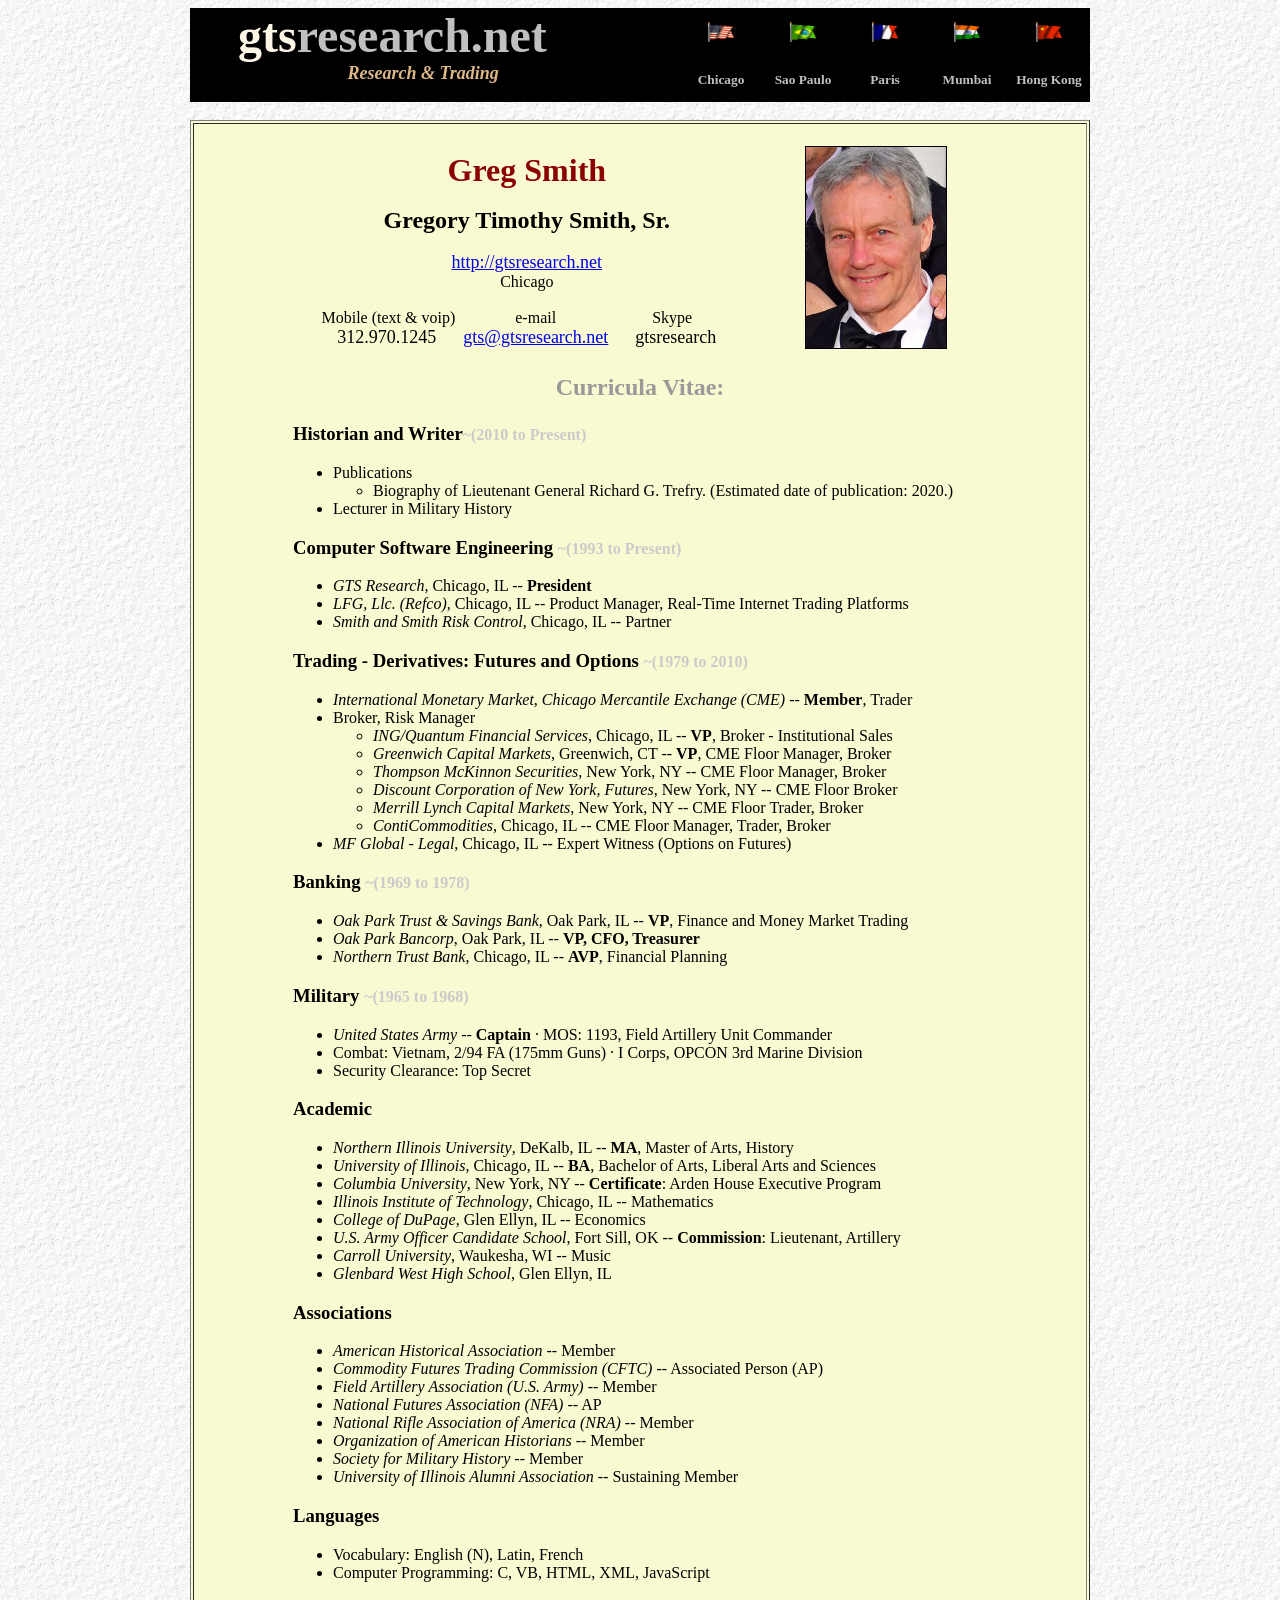
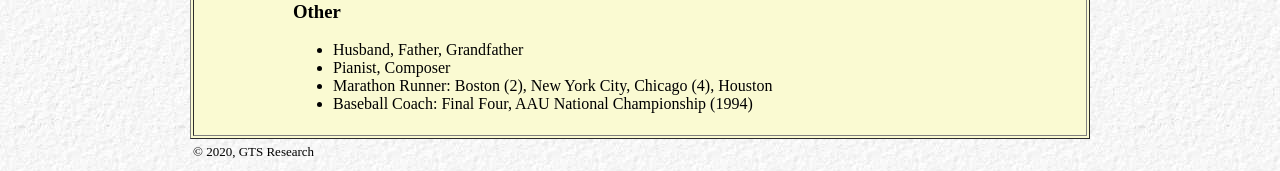
==== index.html @ be2bc8ae "initial" ====
<!DOCTYPE html>

<html>

<head>

<!-- Global site tag (gtag.js) - Google Analytics -->
<script async src="https://www.googletagmanager.com/gtag/js?id=UA-139060820-1"></script>
<script>
  window.dataLayer = window.dataLayer || [];
  function gtag(){dataLayer.push(arguments);}
  gtag('js', new Date());

  gtag('config', 'UA-139060820-1');
</script>

<title>GTS Research</title>
<link rel="icon" href="160870-200.png" type="image/png">
</head>

<!--Start of Tawk.to Script-->
<script type="text/javascript">
var Tawk_API=Tawk_API||{}, Tawk_LoadStart=new Date();
(function(){
var s1=document.createElement("script"),s0=document.getElementsByTagName("script")[0];
s1.async=true;
s1.src='https://embed.tawk.to/5e15313527773e0d832c5ff0/default';
s1.charset='UTF-8';
s1.setAttribute('crossorigin','*');
s0.parentNode.insertBefore(s1,s0);
})();
</script>
<!--End of Tawk.to Script-->

<body background="white_ro.jpg" bgproperties="fixed">

<center>

<!-- banner and menue/links -->

<table width="900" border="0" cellpadding="0" cellspacing="0">
  <tr>
    <td bgcolor="#000000">
      <table width="490" border="0" cellpadding="0" cellspacing="0">
        <tr>
          <td valign="bottom">	
            <font size="7" color="#fdf5e6">&nbsp;&nbsp;&nbsp;&nbsp;<b>gts<font color="#c0c0c0">research.net</font></b></font><br>
          </td>
        <tr>
          <td valign="top">
            <font size="4" color="#deb887">&nbsp;&nbsp;&nbsp;&nbsp;&nbsp;&nbsp;&nbsp;&nbsp;&nbsp;&nbsp;&nbsp;&nbsp;&nbsp;&nbsp;&nbsp;&nbsp;&nbsp;&nbsp;&nbsp;&nbsp;&nbsp;&nbsp;&nbsp;&nbsp;&nbsp;&nbsp;&nbsp;&nbsp;&nbsp;&nbsp;&nbsp;&nbsp;&nbsp;&nbsp;&nbsp;<i><b>Research & Trading</b></i></font>
            <br>&nbsp;
          </td>
        </tr>
      </table>       
    </td>
    <td bgcolor="#000000">
      <table width="410" border="0" cellpadding="0" cellspacing="0">
        <tr>
          <td align="center">
            <img src="flagusa.gif" height="20"><br>
            <iframe src="http://free.timeanddate.com/clock/i285nsx4/n64/fn14/fs14/fcfff/tc000/pct/ts1" frameborder="0" width="79" height="20" allowTransparency="true"></iframe><br>
            <font color="#c0c0c0"><b><small>Chicago</small></b></font>
          </td>
          <td align="center">
            <img src="flagbraz.gif" height="20"><br>
            <iframe src="http://free.timeanddate.com/clock/i285nsx4/n233/fn14/fs14/fc9f9/tc000/pct/ts1" frameborder="0" width="79" height="20" allowTransparency="true"></iframe><br>
	    <font color="#c0c0c0"><b><small>Sao Paulo</small></b></font>
          </td>
          <td align="center">
            <img src="francee_3.gif" height="20"><br>
            <iframe src="http://free.timeanddate.com/clock/i285nsx4/n195/fn14/fs14/fc09f/tc000/pct/ts1" frameborder="0" width="79" height="20" allowTransparency="true"></iframe><br>
            <font color="#c0c0c0"><b><small>Paris</small></b></font>
          </td>
          <td align="center">
            <img src="indiac.gif" height="20"><br>
            <iframe src="http://free.timeanddate.com/clock/i285nsx4/n44/fn14/fs14/fcf90/tc000/pct/ts1" frameborder="0" width="79" height="20" allowTransparency="true"></iframe><br>
	    <font color="#c0c0c0"><b><small>Mumbai</small></b></font>
          </td>
          <td align="center">
            <img src="flagchin.gif" height="20"><br>
            <iframe src="http://free.timeanddate.com/clock/i285nsx4/n102/fn14/fs14/fcf30/tc000/pct/ts1" frameborder="0" width="79" height="20" allowTransparency="true"></iframe><br>
	    <font color="#c0c0c0"><b><small>Hong Kong</small></b></font>
          </td>
        </tr>
      </table>
    </td>
  </tr>
<!--
  <tr>
    <td colspan="2" align="left" bgcolor="#fffafa">
      <font size="3"><b>&nbsp;
        <a href="http://gtsresearch.net/index.html">Home</a>&nbsp;&nbsp;|&nbsp;
        <a href="http://gtsresearch.net/itrade.html">iTrade</b><font face="arial">&trade;</font><b></a>&nbsp;&nbsp;|&nbsp;
        <a href="http://gtsresearch.net/ibnet.html">Brokers</a>&nbsp;&nbsp;|&nbsp;
        <a href="http://gtsresearch.net/modifier.html">Risk</a>&nbsp;&nbsp;|&nbsp;
        <a href="http://gtsresearch.net/quotes.html">Quotes</a>&nbsp;&nbsp;|&nbsp;
        <a href="http://gtsresearch.net/blog.html">Blog</a>&nbsp;&nbsp;
      </b></font>
    </td>
  </tr>
-->
</table>

<!-- Body after banner -->

<table width="900" bgcolor="#fafad2" border="1">
  <tr>
    <td>
      <center>
      <table width="700" height="50" valign="center" border="0">
        <tr>
          <td width="310">
            <center><br>
            <font size=6 color="#8b0000"><b>Greg Smith</b></font><br><br>
            <font size=5><b>Gregory Timothy Smith, Sr.</b></font><br><br>
            <font size=4><a href="http://gtsresearch.net" target="_blank">http://gtsresearch.net</a></font><br>Chicago<br><br>
            <font size=3>Mobile (text & voip)&nbsp;&nbsp;&nbsp;&nbsp;&nbsp;&nbsp;&nbsp;&nbsp;&nbsp;&nbsp;&nbsp;&nbsp;&nbsp;&nbsp;&nbsp;e-mail&nbsp;&nbsp;&nbsp;&nbsp;&nbsp;&nbsp;&nbsp;&nbsp;&nbsp;&nbsp;&nbsp;&nbsp;&nbsp;&nbsp;&nbsp;&nbsp;&nbsp;&nbsp;&nbsp;&nbsp;&nbsp;&nbsp;&nbsp;&nbsp;Skype&nbsp;&nbsp;&nbsp;&nbsp;&nbsp;&nbsp;&nbsp;&nbsp;&nbsp;&nbsp;</font><br>
            <font size=4>312.970.1245&nbsp;&nbsp;&nbsp;&nbsp;&nbsp;&nbsp;<a href="mailto:gts@gtsresearch.net">gts@gtsresearch.net</a>&nbsp;&nbsp;&nbsp;&nbsp;&nbsp;&nbsp;gtsresearch</font><br>
            </center>
          </td>
          <td align="center" width="180"><br>
            <img src="gts-jun2010.jpg" border="1" width="140" onmousedown="alert('Please do not remove images.');">
          </td>
        </tr>
      </table>
      <br>
      <font size=5 color="999999"><b>Curricula Vitae:</b></font><br>
      <table width="700" border="0">
        <tr>
          <td>
            <H3>Historian and Writer<font color="#cacaca" size="3">~(2010 to Present)</font></H3>
            <UL>
              <LI>Publications</li>
                <UL>
                  <LI>Biography of Lieutenant General Richard G. Trefry. (Estimated date of publication: 2020.)
                </UL> 
              <LI>Lecturer in Military History</li>
            </UL>
            <H3>Computer Software Engineering <font color="#cacaca" size="3">~(1993 to Present)</font></H3>
            <UL>
              <LI><I>GTS Research</I>, Chicago, IL -- <b>President</b></li>
              <LI><I>LFG, Llc. (Refco)</I>, Chicago, IL -- Product Manager, Real-Time Internet Trading Platforms</li>
              <LI><I>Smith and Smith Risk Control</I>, Chicago, IL -- Partner</li>
            </UL>
            <H3>Trading - Derivatives: Futures and Options <font color="#cacaca" size="3">~(1979 to 2010)</font></H3>
            <UL>
              <LI><I>International Monetary Market, Chicago Mercantile Exchange (CME)</I> -- <b>Member</b>, Trader</li>
              <li>Broker, Risk Manager</li>
              <ul>
                <LI><I>ING/Quantum Financial Services</I>, Chicago, IL -- <b>VP</b>, Broker - Institutional Sales</li>
                <LI><I>Greenwich Capital Markets</I>, Greenwich, CT -- <b>VP</b>, CME Floor Manager, Broker</li>
                <LI><I>Thompson McKinnon Securities</I>, New York, NY -- CME Floor Manager, Broker</li>
                <LI><I>Discount Corporation of New York, Futures</I>, New York, NY -- CME Floor Broker</li>
                <LI><I>Merrill Lynch Capital Markets</I>, New York, NY -- CME Floor Trader, Broker</li>
                <LI><I>ContiCommodities</I>, Chicago, IL -- CME Floor Manager, Trader, Broker</li>
              </ul>
              <LI><I>MF Global - Legal</I>, Chicago, IL -- Expert Witness (Options on Futures)</li>
            </UL>
            <H3>Banking <font color="#cacaca" size="3">~(1969 to 1978)</font></H3>
            <UL>
              <LI><I>Oak Park Trust & Savings Bank</I>, Oak Park, IL -- <b>VP</b>, Finance and Money Market Trading</li>
              <LI><I>Oak Park Bancorp</I>, Oak Park, IL -- <b>VP, CFO, Treasurer</b></li>
              <LI><I>Northern Trust Bank</I>, Chicago, IL -- <b>AVP</b>, Financial Planning</li>
            </UL>
            <H3>Military <font color="#cacaca" size="3">~(1965 to 1968)</font></H3>
            <UL>
              <LI><I>United States Army</I> -- <b>Captain</b> &middot; MOS: 1193, Field Artillery Unit Commander</li>
              <LI>Combat: Vietnam, 2/94 FA (175mm Guns) &middot; I Corps, OPCON 3rd Marine Division</li>
              <LI>Security Clearance: Top Secret</LI>
            </UL>
            <H3>Academic</H3>
            <UL>
              <LI><I>Northern Illinois University</I>, DeKalb, IL -- <b>MA</b>, Master of Arts, History</li>
              <LI><I>University of Illinois</I>, Chicago, IL  -- <b>BA</b>, Bachelor of Arts, Liberal Arts and Sciences</li>
              <LI><I>Columbia University</I>, New York, NY -- <b>Certificate</b>: Arden House Executive Program</li>
              <LI><I>Illinois Institute of Technology</I>, Chicago, IL -- Mathematics</li>
              <LI><I>College of DuPage</I>, Glen Ellyn, IL -- Economics</LI>
              <LI><I>U.S. Army Officer Candidate School</I>, Fort Sill, OK -- <b>Commission</b>: Lieutenant, Artillery</li>
              <LI><I>Carroll University</I>, Waukesha, WI -- Music</li>
              <LI><I>Glenbard West High School</I>, Glen Ellyn, IL</LI>
            </UL>
            <H3>Associations</H3>
            <UL>
              <LI><I>American Historical Association</I> -- Member</li>
              <LI><I>Commodity Futures Trading Commission (CFTC)</I> -- Associated Person (AP)</li>
              <LI><I>Field Artillery Association (U.S. Army)</I> -- Member</li>
              <LI><I>National Futures Association (NFA)</I> -- AP</li>
              <LI><I>National Rifle Association of America (NRA)</I> -- Member</li>
              <LI><I>Organization of American Historians</I> -- Member</li>
              <LI><I>Society for Military History</I> -- Member</li>
              <LI><I>University of Illinois Alumni Association</I> -- Sustaining Member</li>
            </UL>
            <H3>Languages</H3>
            <UL>
              <LI>Vocabulary: English (N), Latin, French</li>
              <LI>Computer Programming: C, VB, HTML, XML, JavaScript</li>
            </UL>
            <H3>Other</H3>
            <UL>
              <LI>Husband, Father, Grandfather</LI>
              <LI>Pianist, Composer</li>
              <LI>Marathon Runner: Boston (2), New York City, Chicago (4), Houston</li>
              <LI>Baseball Coach: Final Four, AAU National Championship (1994)</li>
            </UL>
            <!-- 
            <H3>Family</H3>
            <UL>
              <LI>Married to Kaye Pittman</LI>
              <LI>Father of Caroline, Jo Ann, Jennifer, Kelly, Gregory and Sandra</LI>
              <LI>Brother of William (2), Mary, Barbara, Patricia, Thomas, James, Jerome, Colleen and Robert</LI>
            -->
            </UL>
          </td>
        <tr>    
      </table>
    </td>
  </tr>
  <BR>
</table>
<table width="900">
  <tr>
    <td>
      <font size="2">&copy; 2020, GTS Research</font>
    </td>
  </tr>
</table>

<!-- Start of StatCounter Code for Default Guide

<script type="text/javascript">
var sc_project=9829961; 
var sc_invisible=0; 
var sc_security="add41d1a"; 
var scJsHost = (("https:" == document.location.protocol) ?
"https://secure." : "http://www.");
document.write("<sc"+"ript type='text/javascript' src='" +
scJsHost+
"statcounter.com/counter/counter.js'></"+"script>");
</script>
<noscript><div class="statcounter"><a title="web counter"
href="http://statcounter.com/" target="_blank"><img
class="statcounter"
src="http://c.statcounter.com/9829961/0/add41d1a/0/"
alt="web counter"></a></div></noscript>

End of StatCounter Code for Default Guide -->

</center>
</BODY>
</HTML>
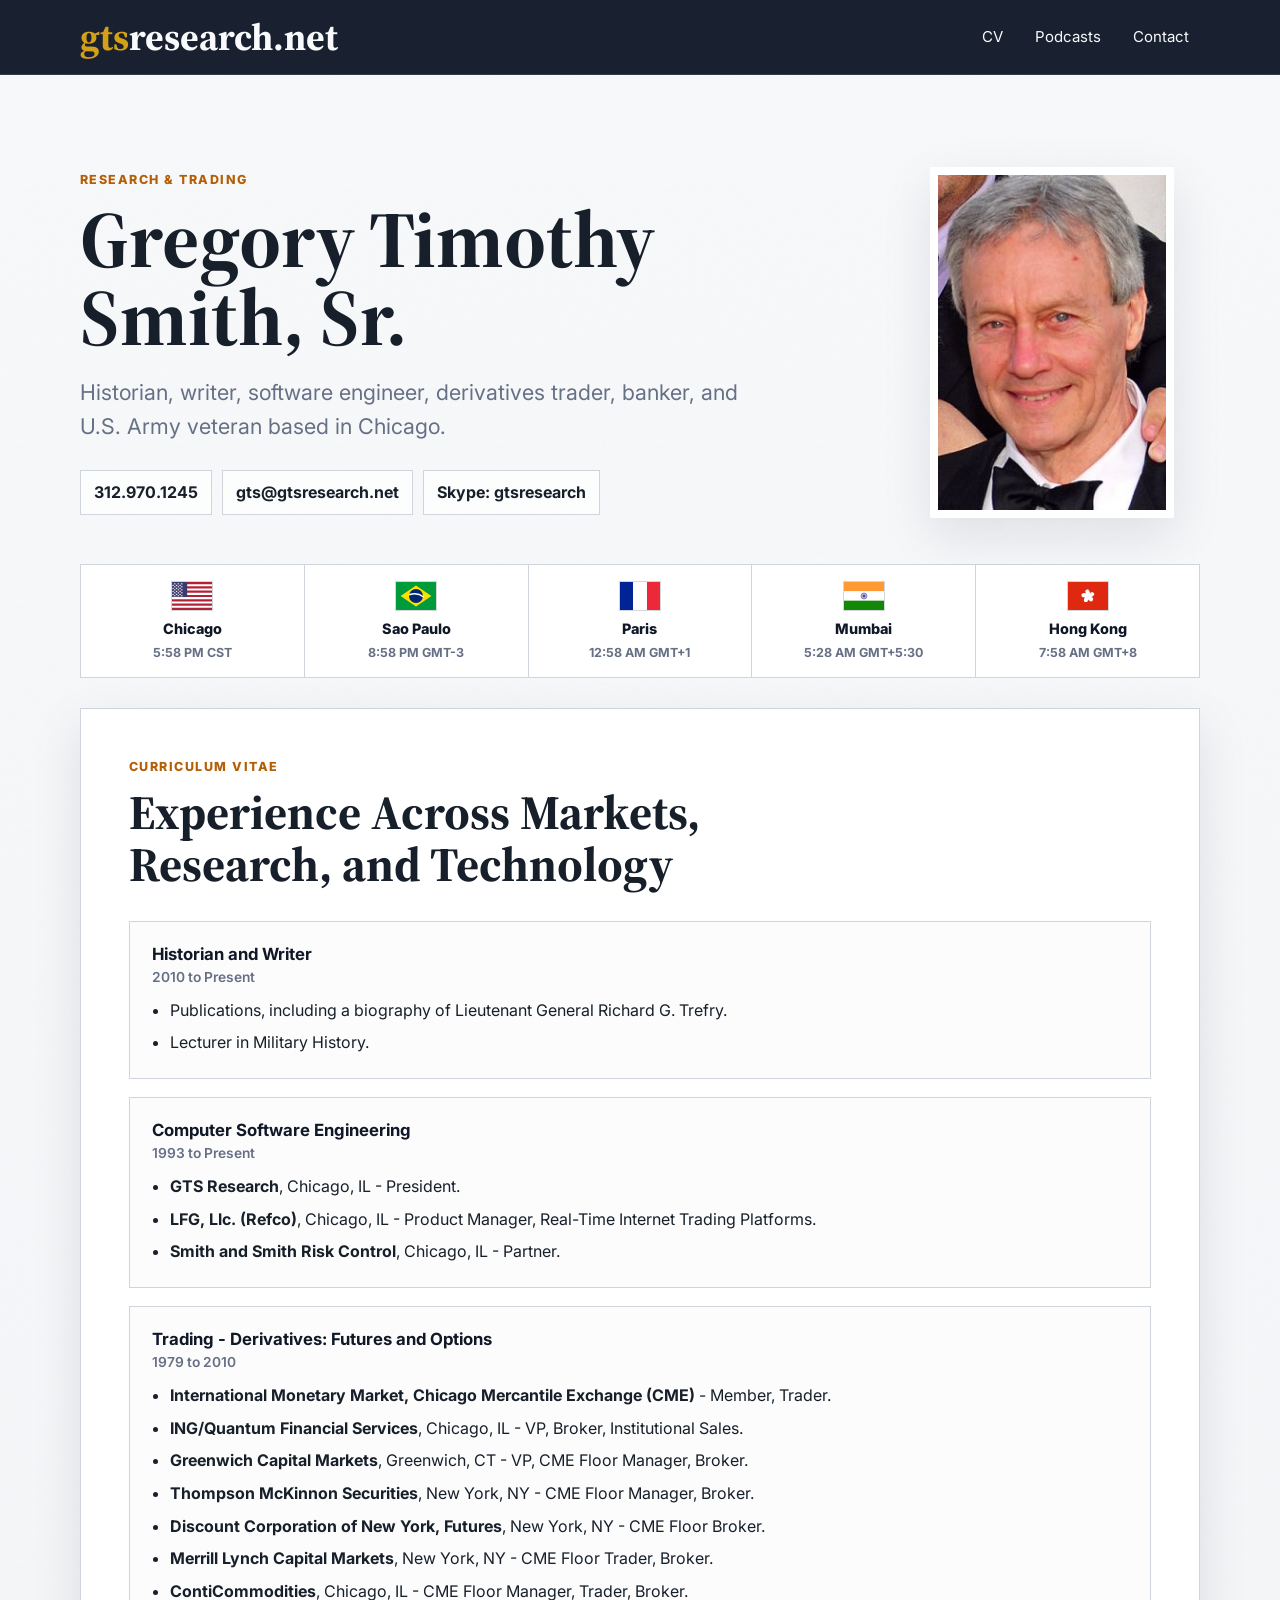
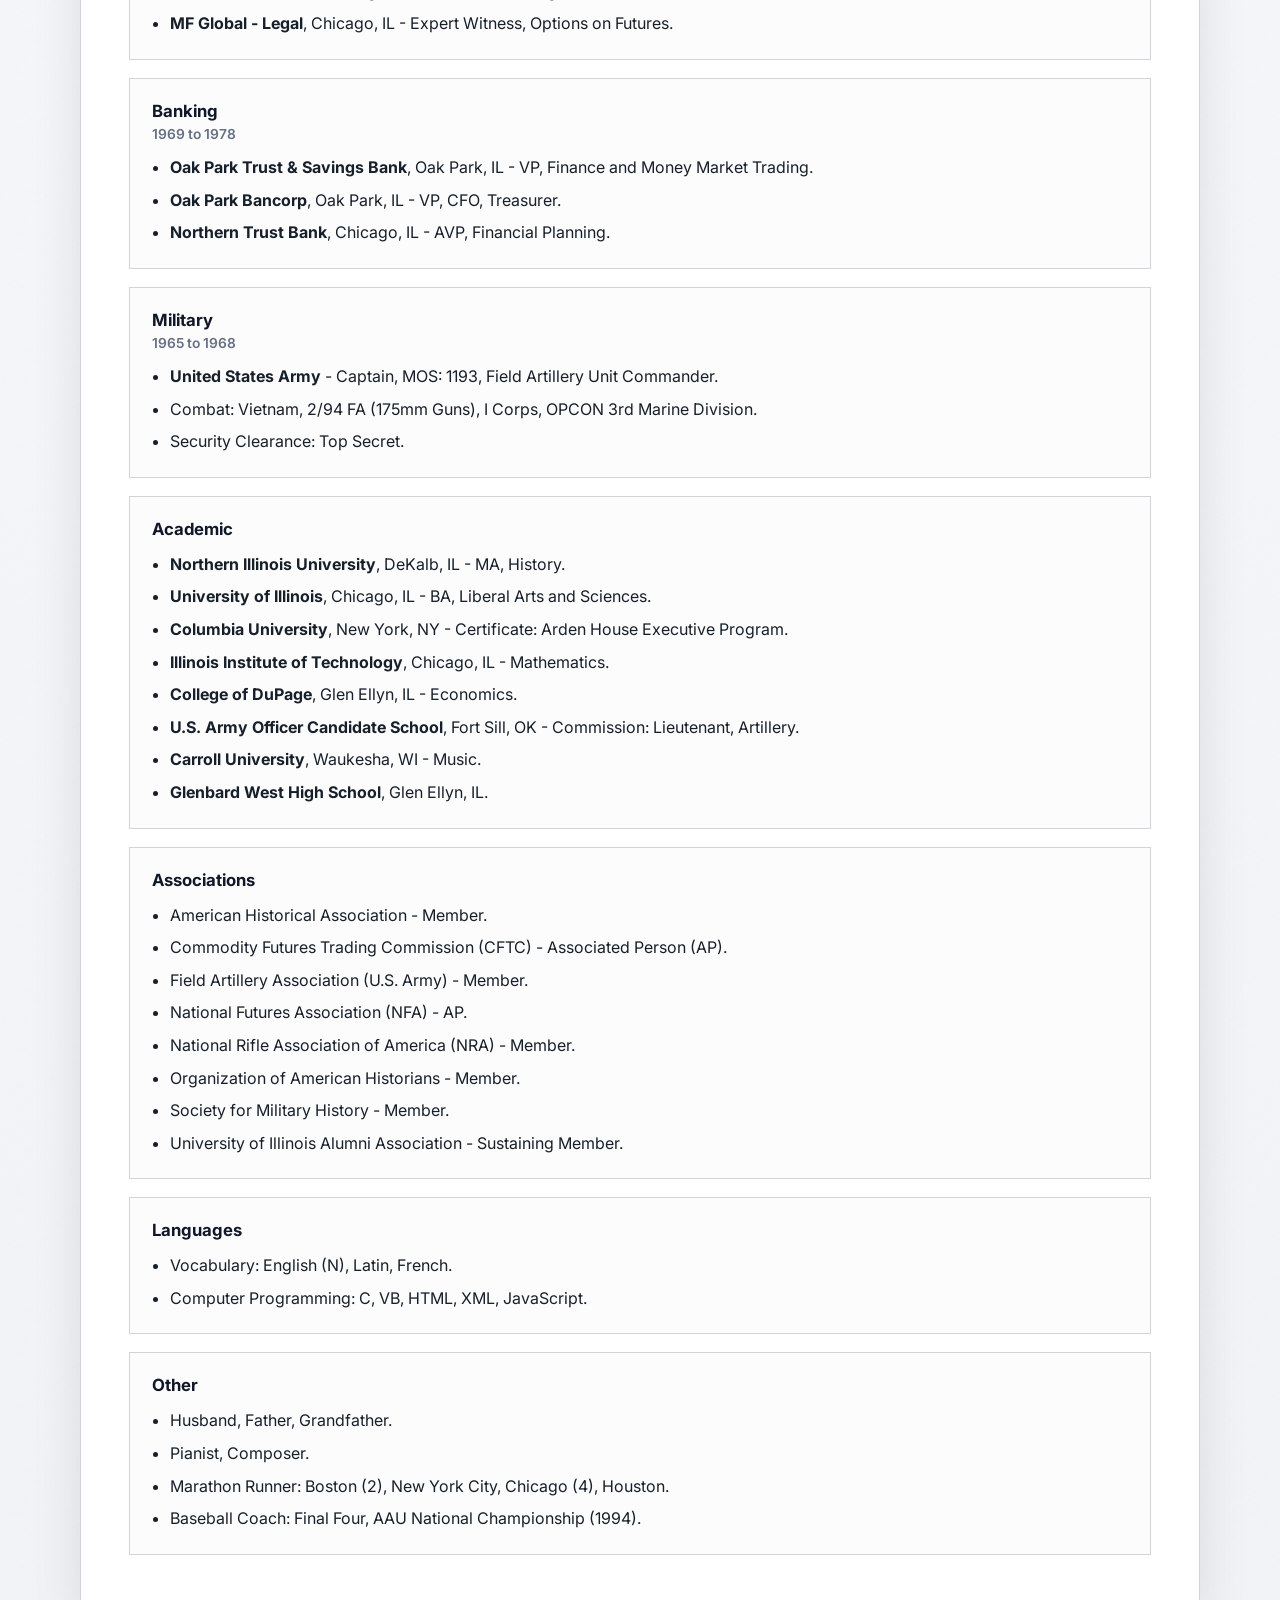
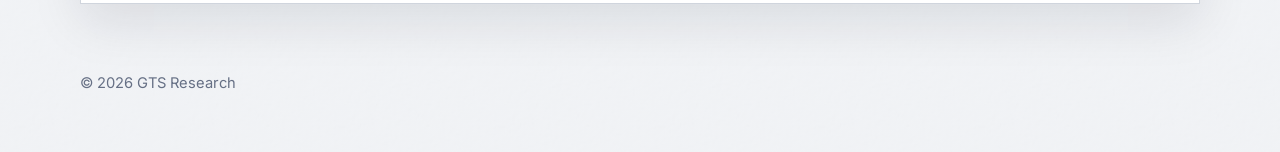
==== commit 26b11de5: "feat: modernize website design" ====
--- a/index.html
+++ b/index.html
@@ -1,251 +1,230 @@
-<!DOCTYPE html>
-
-<html>
-
-<head>
-
-<!-- Global site tag (gtag.js) - Google Analytics -->
-<script async src="https://www.googletagmanager.com/gtag/js?id=UA-139060820-1"></script>
-<script>
-  window.dataLayer = window.dataLayer || [];
-  function gtag(){dataLayer.push(arguments);}
-  gtag('js', new Date());
-
-  gtag('config', 'UA-139060820-1');
-</script>
-
-<title>GTS Research</title>
-<link rel="icon" href="160870-200.png" type="image/png">
-</head>
-
-<!--Start of Tawk.to Script-->
-<script type="text/javascript">
-var Tawk_API=Tawk_API||{}, Tawk_LoadStart=new Date();
-(function(){
-var s1=document.createElement("script"),s0=document.getElementsByTagName("script")[0];
-s1.async=true;
-s1.src='https://embed.tawk.to/5e15313527773e0d832c5ff0/default';
-s1.charset='UTF-8';
-s1.setAttribute('crossorigin','*');
-s0.parentNode.insertBefore(s1,s0);
-})();
-</script>
-<!--End of Tawk.to Script-->
-
-<body background="white_ro.jpg" bgproperties="fixed">
-
-<center>
-
-<!-- banner and menue/links -->
-
-<table width="900" border="0" cellpadding="0" cellspacing="0">
-  <tr>
-    <td bgcolor="#000000">
-      <table width="490" border="0" cellpadding="0" cellspacing="0">
-        <tr>
-          <td valign="bottom">	
-            <font size="7" color="#fdf5e6">&nbsp;&nbsp;&nbsp;&nbsp;<b>gts<font color="#c0c0c0">research.net</font></b></font><br>
-          </td>
-        <tr>
-          <td valign="top">
-            <font size="4" color="#deb887">&nbsp;&nbsp;&nbsp;&nbsp;&nbsp;&nbsp;&nbsp;&nbsp;&nbsp;&nbsp;&nbsp;&nbsp;&nbsp;&nbsp;&nbsp;&nbsp;&nbsp;&nbsp;&nbsp;&nbsp;&nbsp;&nbsp;&nbsp;&nbsp;&nbsp;&nbsp;&nbsp;&nbsp;&nbsp;&nbsp;&nbsp;&nbsp;&nbsp;&nbsp;&nbsp;<i><b>Research & Trading</b></i></font>
-            <br>&nbsp;
-          </td>
-        </tr>
-      </table>       
-    </td>
-    <td bgcolor="#000000">
-      <table width="410" border="0" cellpadding="0" cellspacing="0">
-        <tr>
-          <td align="center">
-            <img src="flagusa.gif" height="20"><br>
-            <iframe src="http://free.timeanddate.com/clock/i285nsx4/n64/fn14/fs14/fcfff/tc000/pct/ts1" frameborder="0" width="79" height="20" allowTransparency="true"></iframe><br>
-            <font color="#c0c0c0"><b><small>Chicago</small></b></font>
-          </td>
-          <td align="center">
-            <img src="flagbraz.gif" height="20"><br>
-            <iframe src="http://free.timeanddate.com/clock/i285nsx4/n233/fn14/fs14/fc9f9/tc000/pct/ts1" frameborder="0" width="79" height="20" allowTransparency="true"></iframe><br>
-	    <font color="#c0c0c0"><b><small>Sao Paulo</small></b></font>
-          </td>
-          <td align="center">
-            <img src="francee_3.gif" height="20"><br>
-            <iframe src="http://free.timeanddate.com/clock/i285nsx4/n195/fn14/fs14/fc09f/tc000/pct/ts1" frameborder="0" width="79" height="20" allowTransparency="true"></iframe><br>
-            <font color="#c0c0c0"><b><small>Paris</small></b></font>
-          </td>
-          <td align="center">
-            <img src="indiac.gif" height="20"><br>
-            <iframe src="http://free.timeanddate.com/clock/i285nsx4/n44/fn14/fs14/fcf90/tc000/pct/ts1" frameborder="0" width="79" height="20" allowTransparency="true"></iframe><br>
-	    <font color="#c0c0c0"><b><small>Mumbai</small></b></font>
-          </td>
-          <td align="center">
-            <img src="flagchin.gif" height="20"><br>
-            <iframe src="http://free.timeanddate.com/clock/i285nsx4/n102/fn14/fs14/fcf30/tc000/pct/ts1" frameborder="0" width="79" height="20" allowTransparency="true"></iframe><br>
-	    <font color="#c0c0c0"><b><small>Hong Kong</small></b></font>
-          </td>
-        </tr>
-      </table>
-    </td>
-  </tr>
-<!--
-  <tr>
-    <td colspan="2" align="left" bgcolor="#fffafa">
-      <font size="3"><b>&nbsp;
-        <a href="http://gtsresearch.net/index.html">Home</a>&nbsp;&nbsp;|&nbsp;
-        <a href="http://gtsresearch.net/itrade.html">iTrade</b><font face="arial">&trade;</font><b></a>&nbsp;&nbsp;|&nbsp;
-        <a href="http://gtsresearch.net/ibnet.html">Brokers</a>&nbsp;&nbsp;|&nbsp;
-        <a href="http://gtsresearch.net/modifier.html">Risk</a>&nbsp;&nbsp;|&nbsp;
-        <a href="http://gtsresearch.net/quotes.html">Quotes</a>&nbsp;&nbsp;|&nbsp;
-        <a href="http://gtsresearch.net/blog.html">Blog</a>&nbsp;&nbsp;
-      </b></font>
-    </td>
-  </tr>
--->
-</table>
-
-<!-- Body after banner -->
-
-<table width="900" bgcolor="#fafad2" border="1">
-  <tr>
-    <td>
-      <center>
-      <table width="700" height="50" valign="center" border="0">
-        <tr>
-          <td width="310">
-            <center><br>
-            <font size=6 color="#8b0000"><b>Greg Smith</b></font><br><br>
-            <font size=5><b>Gregory Timothy Smith, Sr.</b></font><br><br>
-            <font size=4><a href="http://gtsresearch.net" target="_blank">http://gtsresearch.net</a></font><br>Chicago<br><br>
-            <font size=3>Mobile (text & voip)&nbsp;&nbsp;&nbsp;&nbsp;&nbsp;&nbsp;&nbsp;&nbsp;&nbsp;&nbsp;&nbsp;&nbsp;&nbsp;&nbsp;&nbsp;e-mail&nbsp;&nbsp;&nbsp;&nbsp;&nbsp;&nbsp;&nbsp;&nbsp;&nbsp;&nbsp;&nbsp;&nbsp;&nbsp;&nbsp;&nbsp;&nbsp;&nbsp;&nbsp;&nbsp;&nbsp;&nbsp;&nbsp;&nbsp;&nbsp;Skype&nbsp;&nbsp;&nbsp;&nbsp;&nbsp;&nbsp;&nbsp;&nbsp;&nbsp;&nbsp;</font><br>
-            <font size=4>312.970.1245&nbsp;&nbsp;&nbsp;&nbsp;&nbsp;&nbsp;<a href="mailto:gts@gtsresearch.net">gts@gtsresearch.net</a>&nbsp;&nbsp;&nbsp;&nbsp;&nbsp;&nbsp;gtsresearch</font><br>
-            </center>
-          </td>
-          <td align="center" width="180"><br>
-            <img src="gts-jun2010.jpg" border="1" width="140" onmousedown="alert('Please do not remove images.');">
-          </td>
-        </tr>
-      </table>
-      <br>
-      <font size=5 color="999999"><b>Curricula Vitae:</b></font><br>
-      <table width="700" border="0">
-        <tr>
-          <td>
-            <H3>Historian and Writer<font color="#cacaca" size="3">~(2010 to Present)</font></H3>
-            <UL>
-              <LI>Publications</li>
-                <UL>
-                  <LI>Biography of Lieutenant General Richard G. Trefry. (Estimated date of publication: 2020.)
-                </UL> 
-              <LI>Lecturer in Military History</li>
-            </UL>
-            <H3>Computer Software Engineering <font color="#cacaca" size="3">~(1993 to Present)</font></H3>
-            <UL>
-              <LI><I>GTS Research</I>, Chicago, IL -- <b>President</b></li>
-              <LI><I>LFG, Llc. (Refco)</I>, Chicago, IL -- Product Manager, Real-Time Internet Trading Platforms</li>
-              <LI><I>Smith and Smith Risk Control</I>, Chicago, IL -- Partner</li>
-            </UL>
-            <H3>Trading - Derivatives: Futures and Options <font color="#cacaca" size="3">~(1979 to 2010)</font></H3>
-            <UL>
-              <LI><I>International Monetary Market, Chicago Mercantile Exchange (CME)</I> -- <b>Member</b>, Trader</li>
-              <li>Broker, Risk Manager</li>
-              <ul>
-                <LI><I>ING/Quantum Financial Services</I>, Chicago, IL -- <b>VP</b>, Broker - Institutional Sales</li>
-                <LI><I>Greenwich Capital Markets</I>, Greenwich, CT -- <b>VP</b>, CME Floor Manager, Broker</li>
-                <LI><I>Thompson McKinnon Securities</I>, New York, NY -- CME Floor Manager, Broker</li>
-                <LI><I>Discount Corporation of New York, Futures</I>, New York, NY -- CME Floor Broker</li>
-                <LI><I>Merrill Lynch Capital Markets</I>, New York, NY -- CME Floor Trader, Broker</li>
-                <LI><I>ContiCommodities</I>, Chicago, IL -- CME Floor Manager, Trader, Broker</li>
-              </ul>
-              <LI><I>MF Global - Legal</I>, Chicago, IL -- Expert Witness (Options on Futures)</li>
-            </UL>
-            <H3>Banking <font color="#cacaca" size="3">~(1969 to 1978)</font></H3>
-            <UL>
-              <LI><I>Oak Park Trust & Savings Bank</I>, Oak Park, IL -- <b>VP</b>, Finance and Money Market Trading</li>
-              <LI><I>Oak Park Bancorp</I>, Oak Park, IL -- <b>VP, CFO, Treasurer</b></li>
-              <LI><I>Northern Trust Bank</I>, Chicago, IL -- <b>AVP</b>, Financial Planning</li>
-            </UL>
-            <H3>Military <font color="#cacaca" size="3">~(1965 to 1968)</font></H3>
-            <UL>
-              <LI><I>United States Army</I> -- <b>Captain</b> &middot; MOS: 1193, Field Artillery Unit Commander</li>
-              <LI>Combat: Vietnam, 2/94 FA (175mm Guns) &middot; I Corps, OPCON 3rd Marine Division</li>
-              <LI>Security Clearance: Top Secret</LI>
-            </UL>
-            <H3>Academic</H3>
-            <UL>
-              <LI><I>Northern Illinois University</I>, DeKalb, IL -- <b>MA</b>, Master of Arts, History</li>
-              <LI><I>University of Illinois</I>, Chicago, IL  -- <b>BA</b>, Bachelor of Arts, Liberal Arts and Sciences</li>
-              <LI><I>Columbia University</I>, New York, NY -- <b>Certificate</b>: Arden House Executive Program</li>
-              <LI><I>Illinois Institute of Technology</I>, Chicago, IL -- Mathematics</li>
-              <LI><I>College of DuPage</I>, Glen Ellyn, IL -- Economics</LI>
-              <LI><I>U.S. Army Officer Candidate School</I>, Fort Sill, OK -- <b>Commission</b>: Lieutenant, Artillery</li>
-              <LI><I>Carroll University</I>, Waukesha, WI -- Music</li>
-              <LI><I>Glenbard West High School</I>, Glen Ellyn, IL</LI>
-            </UL>
-            <H3>Associations</H3>
-            <UL>
-              <LI><I>American Historical Association</I> -- Member</li>
-              <LI><I>Commodity Futures Trading Commission (CFTC)</I> -- Associated Person (AP)</li>
-              <LI><I>Field Artillery Association (U.S. Army)</I> -- Member</li>
-              <LI><I>National Futures Association (NFA)</I> -- AP</li>
-              <LI><I>National Rifle Association of America (NRA)</I> -- Member</li>
-              <LI><I>Organization of American Historians</I> -- Member</li>
-              <LI><I>Society for Military History</I> -- Member</li>
-              <LI><I>University of Illinois Alumni Association</I> -- Sustaining Member</li>
-            </UL>
-            <H3>Languages</H3>
-            <UL>
-              <LI>Vocabulary: English (N), Latin, French</li>
-              <LI>Computer Programming: C, VB, HTML, XML, JavaScript</li>
-            </UL>
-            <H3>Other</H3>
-            <UL>
-              <LI>Husband, Father, Grandfather</LI>
-              <LI>Pianist, Composer</li>
-              <LI>Marathon Runner: Boston (2), New York City, Chicago (4), Houston</li>
-              <LI>Baseball Coach: Final Four, AAU National Championship (1994)</li>
-            </UL>
-            <!-- 
-            <H3>Family</H3>
-            <UL>
-              <LI>Married to Kaye Pittman</LI>
-              <LI>Father of Caroline, Jo Ann, Jennifer, Kelly, Gregory and Sandra</LI>
-              <LI>Brother of William (2), Mary, Barbara, Patricia, Thomas, James, Jerome, Colleen and Robert</LI>
-            -->
-            </UL>
-          </td>
-        <tr>    
-      </table>
-    </td>
-  </tr>
-  <BR>
-</table>
-<table width="900">
-  <tr>
-    <td>
-      <font size="2">&copy; 2020, GTS Research</font>
-    </td>
-  </tr>
-</table>
-
-<!-- Start of StatCounter Code for Default Guide
-
-<script type="text/javascript">
-var sc_project=9829961; 
-var sc_invisible=0; 
-var sc_security="add41d1a"; 
-var scJsHost = (("https:" == document.location.protocol) ?
-"https://secure." : "http://www.");
-document.write("<sc"+"ript type='text/javascript' src='" +
-scJsHost+
-"statcounter.com/counter/counter.js'></"+"script>");
-</script>
-<noscript><div class="statcounter"><a title="web counter"
-href="http://statcounter.com/" target="_blank"><img
-class="statcounter"
-src="http://c.statcounter.com/9829961/0/add41d1a/0/"
-alt="web counter"></a></div></noscript>
-
-End of StatCounter Code for Default Guide -->
-
-</center>
-</BODY>
-</HTML>+<!doctype html>
+<html lang="en">
+  <head>
+    <meta charset="utf-8">
+    <meta name="viewport" content="width=device-width, initial-scale=1">
+    <meta name="description" content="GTS Research: Gregory Timothy Smith, Sr. curriculum vitae, research, trading, military history, and software engineering background.">
+    <title>GTS Research | Greg Smith</title>
+    <link rel="icon" href="160870-200.png" type="image/png">
+    <link rel="preconnect" href="https://fonts.googleapis.com">
+    <link rel="preconnect" href="https://fonts.gstatic.com" crossorigin>
+    <link href="https://fonts.googleapis.com/css2?family=Inter:wght@400;600;700;800&family=Source+Serif+4:opsz,wght@8..60,600;8..60,700&display=swap" rel="stylesheet">
+    <link rel="stylesheet" href="styles.css">
+    <script async src="https://www.googletagmanager.com/gtag/js?id=UA-139060820-1"></script>
+    <script>
+      window.dataLayer = window.dataLayer || [];
+      function gtag(){dataLayer.push(arguments);}
+      gtag('js', new Date());
+      gtag('config', 'UA-139060820-1');
+    </script>
+  </head>
+  <body>
+    <header class="site-header">
+      <nav class="nav-shell" aria-label="Primary navigation">
+        <a class="brand" href="/">
+          <span class="brand-mark">gts</span><span>research.net</span>
+        </a>
+        <div class="nav-links">
+          <a href="/">CV</a>
+          <a href="/pc/">Podcasts</a>
+          <a href="mailto:gts@gtsresearch.net">Contact</a>
+        </div>
+      </nav>
+    </header>
+
+    <main>
+      <section class="hero">
+        <div class="hero-content">
+          <p class="eyebrow">Research &amp; Trading</p>
+          <h1>Gregory Timothy Smith, Sr.</h1>
+          <p class="hero-copy">
+            Historian, writer, software engineer, derivatives trader, banker, and U.S. Army veteran based in Chicago.
+          </p>
+          <div class="contact-row" aria-label="Contact information">
+            <a href="tel:+13129701245">312.970.1245</a>
+            <a href="mailto:gts@gtsresearch.net">gts@gtsresearch.net</a>
+            <span>Skype: gtsresearch</span>
+          </div>
+        </div>
+        <figure class="portrait">
+          <img src="gts-jun2010.jpg" alt="Greg Smith">
+        </figure>
+      </section>
+
+      <section class="time-strip" aria-label="International market cities">
+        <div data-time-zone="America/Chicago">
+          <img src="assets/flags/us.svg" alt="">
+          <span>Chicago</span>
+          <time datetime="">--:--</time>
+        </div>
+        <div data-time-zone="America/Sao_Paulo">
+          <img src="assets/flags/br.svg" alt="">
+          <span>Sao Paulo</span>
+          <time datetime="">--:--</time>
+        </div>
+        <div data-time-zone="Europe/Paris">
+          <img src="assets/flags/fr.svg" alt="">
+          <span>Paris</span>
+          <time datetime="">--:--</time>
+        </div>
+        <div data-time-zone="Asia/Kolkata">
+          <img src="assets/flags/in.svg" alt="">
+          <span>Mumbai</span>
+          <time datetime="">--:--</time>
+        </div>
+        <div data-time-zone="Asia/Hong_Kong">
+          <img src="assets/flags/hk.svg" alt="">
+          <span>Hong Kong</span>
+          <time datetime="">--:--</time>
+        </div>
+      </section>
+
+      <section class="content-panel">
+        <div class="section-heading">
+          <p class="eyebrow">Curriculum Vitae</p>
+          <h2>Experience Across Markets, Research, and Technology</h2>
+        </div>
+
+        <div class="cv-grid">
+          <article class="cv-section">
+            <h3>Historian and Writer <span>2010 to Present</span></h3>
+            <ul>
+              <li>Publications, including a biography of Lieutenant General Richard G. Trefry.</li>
+              <li>Lecturer in Military History.</li>
+            </ul>
+          </article>
+
+          <article class="cv-section">
+            <h3>Computer Software Engineering <span>1993 to Present</span></h3>
+            <ul>
+              <li><strong>GTS Research</strong>, Chicago, IL - President.</li>
+              <li><strong>LFG, Llc. (Refco)</strong>, Chicago, IL - Product Manager, Real-Time Internet Trading Platforms.</li>
+              <li><strong>Smith and Smith Risk Control</strong>, Chicago, IL - Partner.</li>
+            </ul>
+          </article>
+
+          <article class="cv-section">
+            <h3>Trading - Derivatives: Futures and Options <span>1979 to 2010</span></h3>
+            <ul>
+              <li><strong>International Monetary Market, Chicago Mercantile Exchange (CME)</strong> - Member, Trader.</li>
+              <li><strong>ING/Quantum Financial Services</strong>, Chicago, IL - VP, Broker, Institutional Sales.</li>
+              <li><strong>Greenwich Capital Markets</strong>, Greenwich, CT - VP, CME Floor Manager, Broker.</li>
+              <li><strong>Thompson McKinnon Securities</strong>, New York, NY - CME Floor Manager, Broker.</li>
+              <li><strong>Discount Corporation of New York, Futures</strong>, New York, NY - CME Floor Broker.</li>
+              <li><strong>Merrill Lynch Capital Markets</strong>, New York, NY - CME Floor Trader, Broker.</li>
+              <li><strong>ContiCommodities</strong>, Chicago, IL - CME Floor Manager, Trader, Broker.</li>
+              <li><strong>MF Global - Legal</strong>, Chicago, IL - Expert Witness, Options on Futures.</li>
+            </ul>
+          </article>
+
+          <article class="cv-section">
+            <h3>Banking <span>1969 to 1978</span></h3>
+            <ul>
+              <li><strong>Oak Park Trust &amp; Savings Bank</strong>, Oak Park, IL - VP, Finance and Money Market Trading.</li>
+              <li><strong>Oak Park Bancorp</strong>, Oak Park, IL - VP, CFO, Treasurer.</li>
+              <li><strong>Northern Trust Bank</strong>, Chicago, IL - AVP, Financial Planning.</li>
+            </ul>
+          </article>
+
+          <article class="cv-section">
+            <h3>Military <span>1965 to 1968</span></h3>
+            <ul>
+              <li><strong>United States Army</strong> - Captain, MOS: 1193, Field Artillery Unit Commander.</li>
+              <li>Combat: Vietnam, 2/94 FA (175mm Guns), I Corps, OPCON 3rd Marine Division.</li>
+              <li>Security Clearance: Top Secret.</li>
+            </ul>
+          </article>
+
+          <article class="cv-section">
+            <h3>Academic</h3>
+            <ul>
+              <li><strong>Northern Illinois University</strong>, DeKalb, IL - MA, History.</li>
+              <li><strong>University of Illinois</strong>, Chicago, IL - BA, Liberal Arts and Sciences.</li>
+              <li><strong>Columbia University</strong>, New York, NY - Certificate: Arden House Executive Program.</li>
+              <li><strong>Illinois Institute of Technology</strong>, Chicago, IL - Mathematics.</li>
+              <li><strong>College of DuPage</strong>, Glen Ellyn, IL - Economics.</li>
+              <li><strong>U.S. Army Officer Candidate School</strong>, Fort Sill, OK - Commission: Lieutenant, Artillery.</li>
+              <li><strong>Carroll University</strong>, Waukesha, WI - Music.</li>
+              <li><strong>Glenbard West High School</strong>, Glen Ellyn, IL.</li>
+            </ul>
+          </article>
+
+          <article class="cv-section">
+            <h3>Associations</h3>
+            <ul>
+              <li>American Historical Association - Member.</li>
+              <li>Commodity Futures Trading Commission (CFTC) - Associated Person (AP).</li>
+              <li>Field Artillery Association (U.S. Army) - Member.</li>
+              <li>National Futures Association (NFA) - AP.</li>
+              <li>National Rifle Association of America (NRA) - Member.</li>
+              <li>Organization of American Historians - Member.</li>
+              <li>Society for Military History - Member.</li>
+              <li>University of Illinois Alumni Association - Sustaining Member.</li>
+            </ul>
+          </article>
+
+          <article class="cv-section compact">
+            <h3>Languages</h3>
+            <ul>
+              <li>Vocabulary: English (N), Latin, French.</li>
+              <li>Computer Programming: C, VB, HTML, XML, JavaScript.</li>
+            </ul>
+          </article>
+
+          <article class="cv-section compact">
+            <h3>Other</h3>
+            <ul>
+              <li>Husband, Father, Grandfather.</li>
+              <li>Pianist, Composer.</li>
+              <li>Marathon Runner: Boston (2), New York City, Chicago (4), Houston.</li>
+              <li>Baseball Coach: Final Four, AAU National Championship (1994).</li>
+            </ul>
+          </article>
+        </div>
+      </section>
+    </main>
+
+    <footer class="site-footer">
+      <p>&copy; 2026 GTS Research</p>
+    </footer>
+
+    <script>
+      (function(){
+        var cityClocks = document.querySelectorAll("[data-time-zone]");
+
+        function updateCityClocks() {
+          var now = new Date();
+
+          cityClocks.forEach(function(clock) {
+            var timeZone = clock.getAttribute("data-time-zone");
+            var timeElement = clock.querySelector("time");
+            if (!timeElement) return;
+
+            timeElement.textContent = new Intl.DateTimeFormat("en-US", {
+              hour: "numeric",
+              minute: "2-digit",
+              timeZone: timeZone,
+              timeZoneName: "short"
+            }).format(now);
+            timeElement.setAttribute("datetime", now.toISOString());
+          });
+        }
+
+        updateCityClocks();
+        window.setInterval(updateCityClocks, 30000);
+      })();
+    </script>
+
+    <script>
+      var Tawk_API = Tawk_API || {}, Tawk_LoadStart = new Date();
+      (function(){
+        var s1 = document.createElement("script"), s0 = document.getElementsByTagName("script")[0];
+        s1.async = true;
+        s1.src = "https://embed.tawk.to/5e15313527773e0d832c5ff0/default";
+        s1.charset = "UTF-8";
+        s1.setAttribute("crossorigin", "*");
+        s0.parentNode.insertBefore(s1, s0);
+      })();
+    </script>
+  </body>
+</html>
--- a/styles.css
+++ b/styles.css
@@ -0,0 +1,416 @@
+:root {
+  --ink: #17202a;
+  --muted: #667085;
+  --paper: #f7f8fa;
+  --panel: #ffffff;
+  --line: #d0d5dd;
+  --accent: #b45f06;
+  --accent-strong: #7a3d00;
+  --navy: #101828;
+  --gold: #d4a017;
+  --shadow: 0 18px 48px rgba(16, 24, 40, 0.1);
+  --serif: "Source Serif 4", Georgia, "Times New Roman", serif;
+  --sans: Inter, ui-sans-serif, system-ui, -apple-system, BlinkMacSystemFont, "Segoe UI", sans-serif;
+}
+
+* {
+  box-sizing: border-box;
+}
+
+body {
+  margin: 0;
+  color: var(--ink);
+  font-family: var(--sans);
+  line-height: 1.6;
+  background:
+    linear-gradient(180deg, rgba(247, 248, 250, 0.95), rgba(240, 242, 245, 0.95)),
+    url("white_ro.jpg");
+}
+
+a {
+  color: var(--accent-strong);
+  text-decoration-thickness: 1px;
+  text-underline-offset: 3px;
+}
+
+img {
+  display: block;
+  max-width: 100%;
+}
+
+.site-header {
+  position: sticky;
+  top: 0;
+  z-index: 10;
+  background: rgba(16, 24, 40, 0.96);
+  border-bottom: 1px solid rgba(255, 255, 255, 0.12);
+  backdrop-filter: blur(14px);
+}
+
+.nav-shell,
+main,
+.site-footer {
+  width: min(1120px, calc(100% - 32px));
+  margin: 0 auto;
+}
+
+.nav-shell {
+  min-height: 74px;
+  display: flex;
+  align-items: center;
+  justify-content: space-between;
+  gap: 24px;
+}
+
+.brand {
+  color: #f8fafc;
+  font-family: var(--serif);
+  font-size: clamp(1.55rem, 4vw, 2.35rem);
+  font-weight: 700;
+  text-decoration: none;
+  letter-spacing: 0;
+  white-space: nowrap;
+}
+
+.brand-mark {
+  color: var(--gold);
+}
+
+.nav-links {
+  display: flex;
+  align-items: center;
+  gap: 10px;
+  flex-wrap: wrap;
+  justify-content: flex-end;
+}
+
+.nav-links a {
+  color: #f8fafc;
+  padding: 8px 11px;
+  text-decoration: none;
+  font-size: 0.94rem;
+}
+
+.nav-links a:hover,
+.nav-links a:focus {
+  background: rgba(255, 255, 255, 0.1);
+  outline: none;
+}
+
+.hero {
+  display: grid;
+  grid-template-columns: minmax(0, 1fr) minmax(190px, 280px);
+  gap: clamp(24px, 5vw, 64px);
+  align-items: center;
+  padding: clamp(48px, 8vw, 92px) 0 34px;
+}
+
+.eyebrow {
+  margin: 0 0 10px;
+  color: var(--accent);
+  font-size: 0.78rem;
+  font-weight: 800;
+  letter-spacing: 0.12em;
+  text-transform: uppercase;
+}
+
+h1,
+h2,
+h3,
+p {
+  margin-top: 0;
+}
+
+h1 {
+  max-width: 780px;
+  margin-bottom: 18px;
+  font-family: var(--serif);
+  font-size: clamp(2.45rem, 7vw, 5rem);
+  line-height: 0.98;
+  letter-spacing: 0;
+}
+
+.hero-copy {
+  max-width: 680px;
+  color: var(--muted);
+  font-size: clamp(1.1rem, 2vw, 1.35rem);
+}
+
+.contact-row {
+  display: flex;
+  flex-wrap: wrap;
+  gap: 10px;
+  margin-top: 26px;
+}
+
+.contact-row a,
+.contact-row span {
+  min-height: 42px;
+  display: inline-flex;
+  align-items: center;
+  padding: 9px 13px;
+  border: 1px solid var(--line);
+  background: rgba(255, 255, 255, 0.72);
+  color: var(--ink);
+  text-decoration: none;
+  font-weight: 700;
+  overflow-wrap: anywhere;
+}
+
+.portrait {
+  margin: 0;
+  justify-self: center;
+}
+
+.portrait img {
+  width: min(100%, 244px);
+  aspect-ratio: 244 / 351;
+  object-fit: cover;
+  border: 8px solid #fff;
+  box-shadow: var(--shadow);
+}
+
+.time-strip {
+  display: grid;
+  grid-template-columns: repeat(5, minmax(0, 1fr));
+  gap: 1px;
+  margin: 12px 0 30px;
+  overflow: hidden;
+  background: var(--line);
+  border: 1px solid var(--line);
+}
+
+.time-strip div {
+  min-height: 112px;
+  display: grid;
+  place-items: center;
+  align-content: center;
+  gap: 6px;
+  padding: 13px 8px;
+  background: #ffffff;
+  color: var(--navy);
+  font-size: 0.9rem;
+  font-weight: 800;
+  text-align: center;
+}
+
+.time-strip time {
+  color: var(--muted);
+  font-size: 0.78rem;
+  font-weight: 700;
+  line-height: 1.2;
+}
+
+.time-strip img {
+  width: 42px;
+  height: 30px;
+  object-fit: cover;
+  border: 1px solid rgba(16, 36, 62, 0.18);
+}
+
+.content-panel,
+.podcast-intro,
+.media-grid > section {
+  background: var(--panel);
+  border: 1px solid var(--line);
+  box-shadow: var(--shadow);
+}
+
+.content-panel {
+  padding: clamp(24px, 5vw, 48px);
+  margin-bottom: 44px;
+}
+
+.section-heading {
+  max-width: 760px;
+  margin-bottom: 30px;
+}
+
+h2 {
+  margin-bottom: 0;
+  font-family: var(--serif);
+  font-size: clamp(1.8rem, 4vw, 3rem);
+  line-height: 1.08;
+  letter-spacing: 0;
+}
+
+.cv-grid {
+  display: grid;
+  grid-template-columns: 1fr;
+  gap: 18px;
+}
+
+.cv-section {
+  padding: 22px;
+  border: 1px solid var(--line);
+  background: #fcfcfd;
+}
+
+.cv-section h3 {
+  margin-bottom: 12px;
+  color: var(--navy);
+  font-size: 1.05rem;
+  line-height: 1.25;
+}
+
+.cv-section h3 span {
+  display: block;
+  margin-top: 4px;
+  color: var(--muted);
+  font-size: 0.86rem;
+  font-weight: 600;
+}
+
+.cv-section ul,
+.episode-list {
+  margin: 0;
+  padding-left: 1.15rem;
+}
+
+.cv-section li + li {
+  margin-top: 7px;
+}
+
+.compact {
+  align-self: start;
+}
+
+.podcast-hero {
+  padding: clamp(42px, 7vw, 80px) 0 26px;
+}
+
+.podcast-hero h1 {
+  max-width: 920px;
+}
+
+.podcast-intro {
+  padding: clamp(22px, 4vw, 34px);
+  margin-bottom: 26px;
+  color: var(--muted);
+  font-size: 1.05rem;
+}
+
+.podcast-intro strong {
+  color: var(--ink);
+}
+
+.media-grid {
+  display: grid;
+  grid-template-columns: repeat(2, minmax(0, 1fr));
+  gap: 22px;
+  margin-bottom: 44px;
+}
+
+.media-grid > section {
+  padding: 24px;
+}
+
+.media-grid h2 {
+  margin-bottom: 18px;
+  font-size: clamp(1.35rem, 3vw, 2rem);
+}
+
+.episode-card {
+  padding: 18px 0;
+  border-top: 1px solid var(--line);
+}
+
+.episode-card:first-of-type {
+  border-top: 0;
+  padding-top: 0;
+}
+
+.episode-card h3 {
+  margin-bottom: 10px;
+  color: var(--navy);
+  font-size: 1rem;
+}
+
+audio,
+iframe {
+  width: 100%;
+}
+
+iframe {
+  aspect-ratio: 16 / 9;
+  height: auto;
+  border: 0;
+}
+
+.tweet-link {
+  display: inline-flex;
+  margin-top: 12px;
+  font-weight: 700;
+}
+
+.site-footer {
+  padding: 24px 0 42px;
+  color: var(--muted);
+  font-size: 0.92rem;
+}
+
+@media (max-width: 760px) {
+  .nav-shell {
+    min-height: auto;
+    padding: 14px 0;
+    align-items: flex-start;
+    flex-direction: column;
+    gap: 10px;
+  }
+
+  .nav-links {
+    justify-content: flex-start;
+  }
+
+  .nav-links a {
+    padding-left: 0;
+  }
+
+  .hero {
+    grid-template-columns: 1fr;
+    padding-top: 38px;
+  }
+
+  .portrait {
+    justify-self: start;
+  }
+
+  .portrait img {
+    width: 180px;
+  }
+
+  .time-strip {
+    grid-template-columns: repeat(2, minmax(0, 1fr));
+  }
+
+  .cv-grid,
+  .media-grid {
+    grid-template-columns: 1fr;
+  }
+
+  .content-panel,
+  .media-grid > section {
+    padding: 20px;
+  }
+}
+
+@media (max-width: 420px) {
+  .nav-shell,
+  main,
+  .site-footer {
+    width: min(100% - 22px, 1120px);
+  }
+
+  .brand {
+    white-space: normal;
+  }
+
+  .time-strip {
+    grid-template-columns: 1fr;
+  }
+
+  .contact-row a,
+  .contact-row span {
+    width: 100%;
+  }
+}
